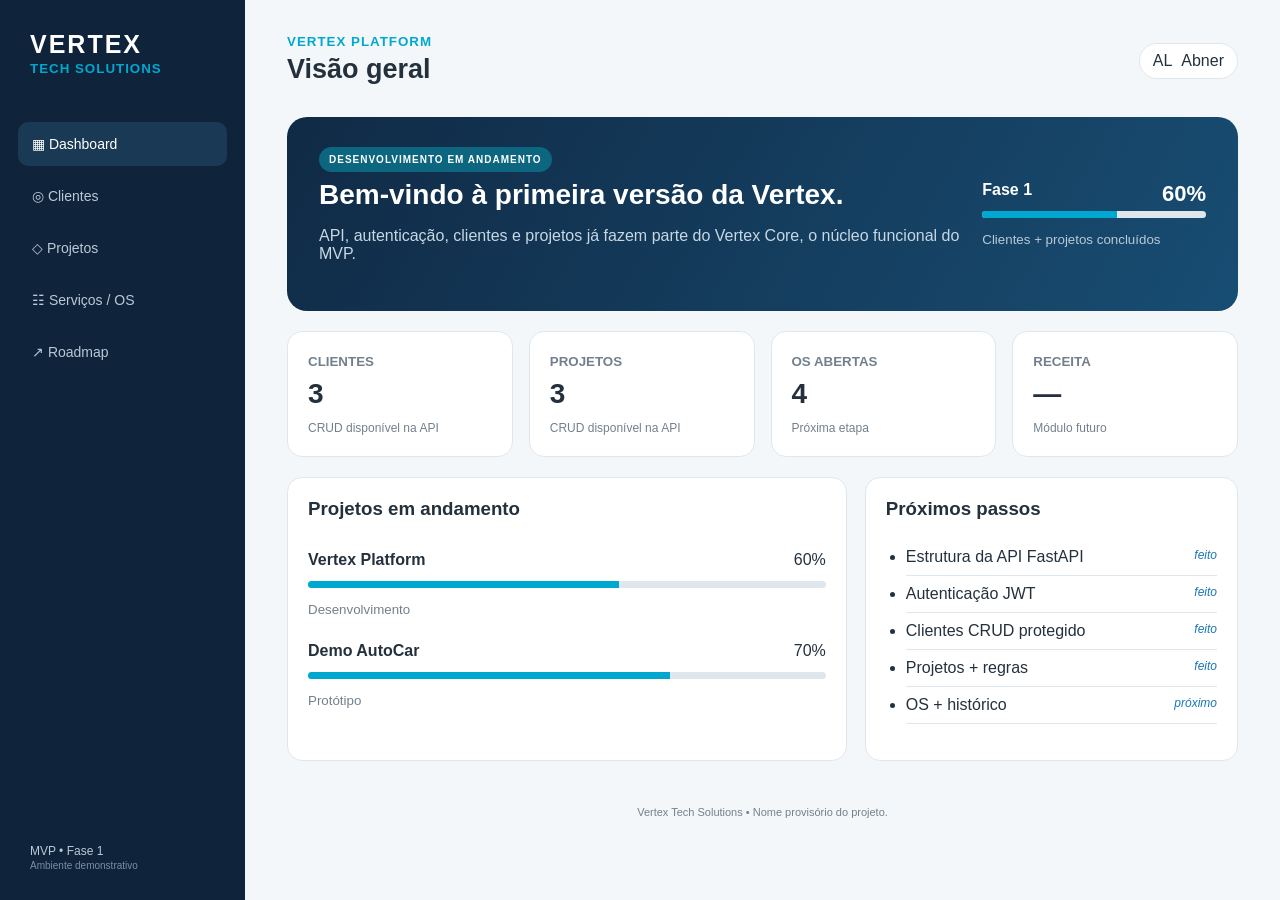
==== docs/index.html @ bb59b51c "feat: atualiza Vertex Platform" ====
<!doctype html>
<html lang="pt-BR">
<head>
<meta charset="utf-8"><meta name="viewport" content="width=device-width,initial-scale=1">
<title>Vertex Platform — Fase 1</title>
<link rel="stylesheet" href="style.css">
</head>
<body>
<aside>
  <div class="brand"><span>VERTEX</span><small>TECH SOLUTIONS</small></div>
  <nav>
    <button class="active" data-page="dashboard">▦ Dashboard</button>
    <button data-page="clientes">◎ Clientes</button>
    <button data-page="projetos">◇ Projetos</button>
    <button data-page="servicos">☷ Serviços / OS</button>
    <button data-page="roadmap">↗ Roadmap</button>
  </nav>
  <div class="phase">MVP • Fase 1<br><small>Ambiente demonstrativo</small></div>
</aside>
<main>
<header><div><small>VERTEX PLATFORM</small><h1 id="title">Visão geral</h1></div><div class="user">AL <span>Abner</span></div></header>
<section id="dashboard" class="page show">
  <div class="hero"><div><span class="pill">DESENVOLVIMENTO EM ANDAMENTO</span><h2>Bem-vindo à primeira versão da Vertex.</h2><p>API, autenticação, clientes e projetos já fazem parte do Vertex Core, o núcleo funcional do MVP.</p></div><div class="progress"><b>Fase 1</b><strong>60%</strong><div><i style="width:60%"></i></div><small>Clientes + projetos concluídos</small></div></div>
  <div class="cards"><article><small>CLIENTES</small><b>3</b><span>CRUD disponível na API</span></article><article><small>PROJETOS</small><b>3</b><span>CRUD disponível na API</span></article><article><small>OS ABERTAS</small><b>4</b><span>Próxima etapa</span></article><article><small>RECEITA</small><b>—</b><span>Módulo futuro</span></article></div>
  <div class="grid"><article class="panel"><h3>Projetos em andamento</h3><div class="project"><b>Vertex Platform</b><span>60%</span><div><i style="width:60%"></i></div><small>Desenvolvimento</small></div><div class="project"><b>Demo AutoCar</b><span>70%</span><div><i style="width:70%"></i></div><small>Protótipo</small></div></article><article class="panel"><h3>Próximos passos</h3><ul><li>Estrutura da API FastAPI <em>feito</em></li><li>Autenticação JWT <em>feito</em></li><li>Clientes CRUD protegido <em>feito</em></li><li>Projetos + regras <em>feito</em></li><li>OS + histórico <em>próximo</em></li></ul></article></div>
</section>
<section id="clientes" class="page"><div class="section-head"><div><h2>Clientes</h2><p>Empresas atendidas pela Vertex.</p></div><button class="primary">+ Novo cliente</button></div><div class="panel table"><div class="row head"><span>Empresa</span><span>Responsável</span><span>Status</span></div><div class="row"><b>AutoCar Oficina</b><span>João</span><em>Ativo</em></div><div class="row"><b>Loja Horizonte</b><span>Mariana</span><em>Ativo</em></div><div class="row"><b>Vertex Demo</b><span>Abner</span><em>Interno</em></div></div></section>
<section id="projetos" class="page"><div class="section-head"><div><h2>Projetos</h2><p>Acompanhe o ciclo de cada entrega.</p></div><button class="primary">+ Novo projeto</button></div><div class="kanban"><article><small>PLANEJAMENTO</small><div><b>Site Horizonte</b><p>Vertex Web</p></div></article><article><small>DESENVOLVIMENTO</small><div><b>Vertex Platform</b><p>Produto interno</p></div><div><b>Sistema AutoCar</b><p>Vertex Systems</p></div></article><article><small>TESTES</small><div class="empty">Nenhum projeto</div></article></div></section>
<section id="servicos" class="page"><div class="section-head"><div><h2>Serviços / OS</h2><p>Solicitações, prioridades e andamento.</p></div><button class="primary">+ Nova OS</button></div><div class="panel table"><div class="row os head"><span>OS</span><span>Título</span><span>Prioridade</span><span>Status</span></div><div class="row os"><b>#0001</b><span>Ajustar relatório</span><strong class="high">Alta</strong><em>Em andamento</em></div><div class="row os"><b>#0002</b><span>Nova tela de cadastro</span><strong>Média</strong><em>Aguardando</em></div></div></section>
<section id="roadmap" class="page"><h2>Roadmap da Fase 1 — Vertex Core</h2><p>Objetivo: fluxo completo funcionando de ponta a ponta. Flow, Data, Connect e Assistant vêm depois, sobre esta base.</p><div class="timeline"><div class="done"><b>01</b><span><strong>Fundação</strong><small>Repositório, API, Docker e protótipo</small></span></div><div class="done"><b>02</b><span><strong>Banco + autenticação</strong><small>SQLAlchemy, usuários, perfis e JWT</small></span></div><div class="done"><b>03</b><span><strong>Clientes + projetos</strong><small>CRUD, filtros e vínculo cliente → projeto</small></span></div><div><b>04</b><span><strong>OS + histórico</strong><small>Status, prioridade e auditoria</small></span></div><div><b>05</b><span><strong>Integração + testes</strong><small>Frontend real, API e deploy</small></span></div></div></section>
<footer>Vertex Tech Solutions • Nome provisório do projeto.</footer>
</main>
<script src="app.js"></script>
</body></html>
---- docs/style.css ----
:root{--navy:#0f233a;--blue:#1976b9;--cyan:#00a8cf;--bg:#f4f7fa;--text:#24313d;--muted:#73808c;--line:#dfe7ed}*{box-sizing:border-box}body{margin:0;font-family:Inter,Arial,sans-serif;background:var(--bg);color:var(--text);display:flex;min-height:100vh}aside{width:245px;background:var(--navy);color:white;padding:30px 18px;position:fixed;inset:0 auto 0 0}.brand span{display:block;font-size:25px;font-weight:900;letter-spacing:2px}.brand small{color:var(--cyan);font-weight:800;letter-spacing:1px}.brand{margin:0 12px 45px}nav{display:grid;gap:8px}nav button{border:0;background:transparent;color:#b9c9d7;text-align:left;padding:14px;border-radius:10px;font-size:14px;cursor:pointer}nav button:hover,nav button.active{background:#193955;color:white}.phase{position:absolute;bottom:28px;left:30px;color:#b9c9d7;font-size:12px}.phase small{color:#7890a3}main{margin-left:245px;width:calc(100% - 245px);padding:32px 42px}header{display:flex;justify-content:space-between;align-items:center;margin-bottom:28px}header small{color:var(--cyan);font-weight:800;letter-spacing:1px}h1{margin:4px 0;font-size:27px}.user{display:flex;align-items:center;gap:9px;background:white;border:1px solid var(--line);padding:8px 13px;border-radius:25px}.user:first-letter{background:var(--navy);color:white}.hero{background:linear-gradient(120deg,#102a45,#184d73);color:white;border-radius:20px;padding:32px;display:flex;justify-content:space-between;align-items:center}.hero h2{font-size:28px;margin:12px 0 7px}.hero p{color:#c7d7e4}.pill{font-size:10px;font-weight:800;letter-spacing:1px;background:#0d6680;padding:7px 10px;border-radius:20px}.progress{width:230px}.progress strong{float:right;font-size:22px}.progress>div,.project>div{height:7px;background:#dfe7ed;border-radius:10px;margin:12px 0;overflow:hidden}.progress i,.project i{display:block;height:100%;background:var(--cyan);width:25%}.progress small{color:#b9c9d7}.cards{display:grid;grid-template-columns:repeat(4,1fr);gap:16px;margin:20px 0}.cards article,.panel{background:white;border:1px solid var(--line);border-radius:15px;padding:20px}.cards small{color:var(--muted);font-weight:800}.cards b{display:block;font-size:28px;margin:8px 0}.cards span{font-size:12px;color:var(--muted)}.grid{display:grid;grid-template-columns:1.5fr 1fr;gap:18px}.panel h3{margin-top:0}.project{position:relative;padding:12px 0}.project>span{position:absolute;right:0}.project small{color:var(--muted)}ul{padding-left:20px}li{padding:9px 0;border-bottom:1px solid var(--line)}li em{float:right;color:var(--blue);font-size:12px}.page{display:none}.page.show{display:block}.section-head{display:flex;justify-content:space-between;align-items:center;margin-bottom:20px}.section-head h2,.page>h2{font-size:25px;margin-bottom:5px}.section-head p,.page>p{color:var(--muted);margin-top:0}.primary{background:var(--blue);border:0;color:white;border-radius:9px;padding:12px 16px;font-weight:700}.table{padding:0;overflow:hidden}.row{display:grid;grid-template-columns:2fr 1.5fr 1fr;padding:16px 20px;border-bottom:1px solid var(--line)}.row.head{background:#f8fafb;color:var(--muted);font-size:11px;font-weight:800}.row em{font-style:normal;color:#13815b}.row.os{grid-template-columns:.7fr 2fr 1fr 1.2fr}.high{color:#b63a3a}.kanban{display:grid;grid-template-columns:repeat(3,1fr);gap:18px}.kanban>article{background:#edf2f5;border-radius:14px;padding:15px;min-height:330px}.kanban>article>small{font-weight:900;color:var(--muted)}.kanban article div{background:white;padding:15px;border-radius:10px;margin-top:12px;border:1px solid var(--line)}.kanban p{color:var(--muted);font-size:12px}.kanban .empty{background:transparent;border-style:dashed;color:var(--muted);text-align:center}.timeline{margin-top:30px;max-width:750px}.timeline>div{display:flex;gap:20px;padding:16px 0;border-bottom:1px solid var(--line)}.timeline b{width:38px;height:38px;border-radius:50%;display:grid;place-items:center;background:#dfe7ed}.timeline .done b{background:var(--cyan);color:white}.timeline span strong,.timeline span small{display:block}.timeline span small{color:var(--muted);margin-top:5px}footer{margin-top:45px;color:var(--muted);font-size:11px;text-align:center}@media(max-width:850px){aside{width:75px;padding:25px 10px}.brand span{font-size:15px}.brand small,.phase,nav button{font-size:0}nav button:first-letter{font-size:20px}.brand{margin-left:4px}main{margin-left:75px;width:calc(100% - 75px);padding:22px}.cards{grid-template-columns:1fr 1fr}.grid,.kanban{grid-template-columns:1fr}.hero{display:block}.progress{margin-top:25px;width:100%}}
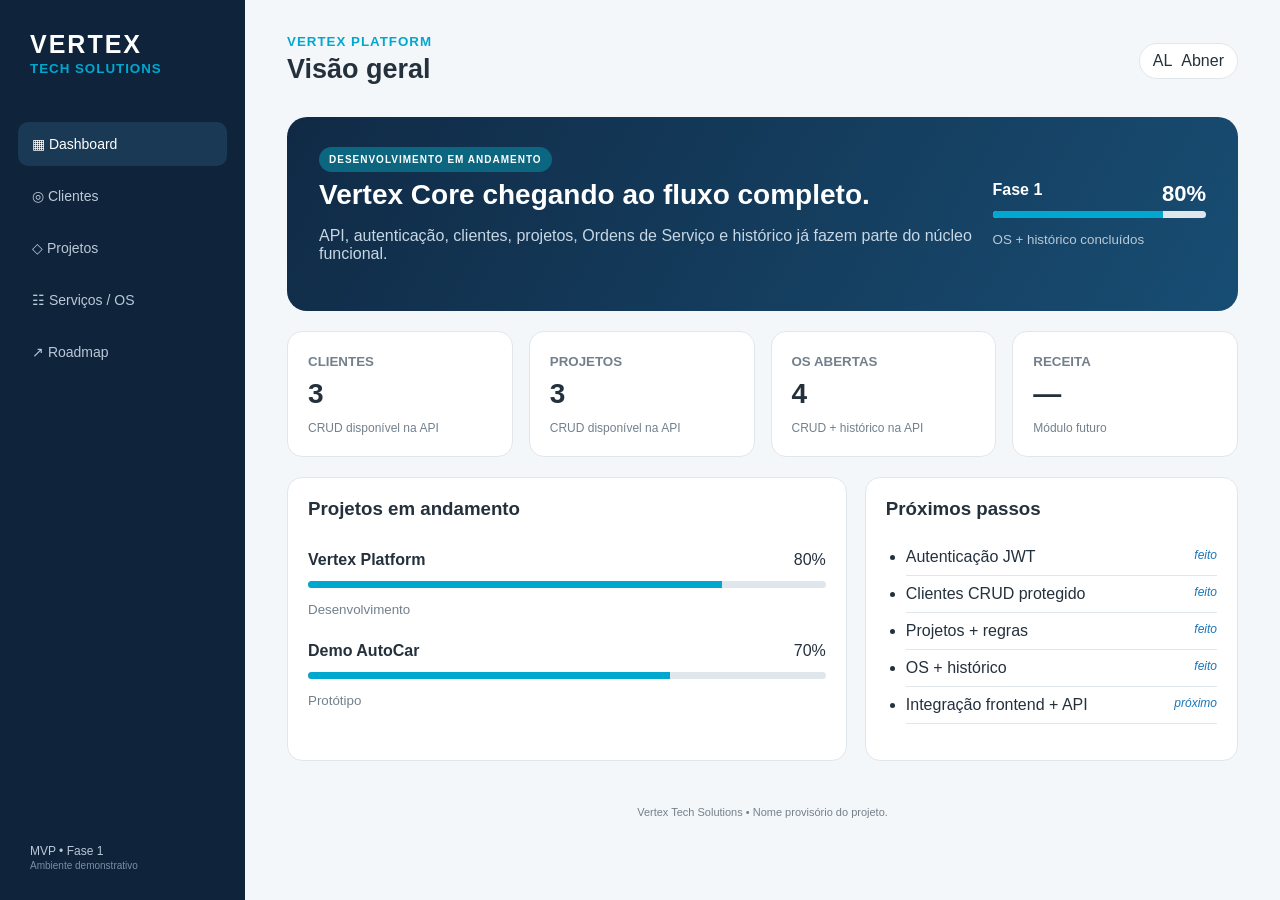
==== commit 783b6f29: "docs: mark OS and history complete" ====
--- a/docs/index.html
+++ b/docs/index.html
@@ -20,15 +20,15 @@
 <main>
 <header><div><small>VERTEX PLATFORM</small><h1 id="title">Visão geral</h1></div><div class="user">AL <span>Abner</span></div></header>
 <section id="dashboard" class="page show">
-  <div class="hero"><div><span class="pill">DESENVOLVIMENTO EM ANDAMENTO</span><h2>Bem-vindo à primeira versão da Vertex.</h2><p>API, autenticação, clientes e projetos já fazem parte do Vertex Core, o núcleo funcional do MVP.</p></div><div class="progress"><b>Fase 1</b><strong>60%</strong><div><i style="width:60%"></i></div><small>Clientes + projetos concluídos</small></div></div>
-  <div class="cards"><article><small>CLIENTES</small><b>3</b><span>CRUD disponível na API</span></article><article><small>PROJETOS</small><b>3</b><span>CRUD disponível na API</span></article><article><small>OS ABERTAS</small><b>4</b><span>Próxima etapa</span></article><article><small>RECEITA</small><b>—</b><span>Módulo futuro</span></article></div>
-  <div class="grid"><article class="panel"><h3>Projetos em andamento</h3><div class="project"><b>Vertex Platform</b><span>60%</span><div><i style="width:60%"></i></div><small>Desenvolvimento</small></div><div class="project"><b>Demo AutoCar</b><span>70%</span><div><i style="width:70%"></i></div><small>Protótipo</small></div></article><article class="panel"><h3>Próximos passos</h3><ul><li>Estrutura da API FastAPI <em>feito</em></li><li>Autenticação JWT <em>feito</em></li><li>Clientes CRUD protegido <em>feito</em></li><li>Projetos + regras <em>feito</em></li><li>OS + histórico <em>próximo</em></li></ul></article></div>
+  <div class="hero"><div><span class="pill">DESENVOLVIMENTO EM ANDAMENTO</span><h2>Vertex Core chegando ao fluxo completo.</h2><p>API, autenticação, clientes, projetos, Ordens de Serviço e histórico já fazem parte do núcleo funcional.</p></div><div class="progress"><b>Fase 1</b><strong>80%</strong><div><i style="width:80%"></i></div><small>OS + histórico concluídos</small></div></div>
+  <div class="cards"><article><small>CLIENTES</small><b>3</b><span>CRUD disponível na API</span></article><article><small>PROJETOS</small><b>3</b><span>CRUD disponível na API</span></article><article><small>OS ABERTAS</small><b>4</b><span>CRUD + histórico na API</span></article><article><small>RECEITA</small><b>—</b><span>Módulo futuro</span></article></div>
+  <div class="grid"><article class="panel"><h3>Projetos em andamento</h3><div class="project"><b>Vertex Platform</b><span>80%</span><div><i style="width:80%"></i></div><small>Desenvolvimento</small></div><div class="project"><b>Demo AutoCar</b><span>70%</span><div><i style="width:70%"></i></div><small>Protótipo</small></div></article><article class="panel"><h3>Próximos passos</h3><ul><li>Autenticação JWT <em>feito</em></li><li>Clientes CRUD protegido <em>feito</em></li><li>Projetos + regras <em>feito</em></li><li>OS + histórico <em>feito</em></li><li>Integração frontend + API <em>próximo</em></li></ul></article></div>
 </section>
 <section id="clientes" class="page"><div class="section-head"><div><h2>Clientes</h2><p>Empresas atendidas pela Vertex.</p></div><button class="primary">+ Novo cliente</button></div><div class="panel table"><div class="row head"><span>Empresa</span><span>Responsável</span><span>Status</span></div><div class="row"><b>AutoCar Oficina</b><span>João</span><em>Ativo</em></div><div class="row"><b>Loja Horizonte</b><span>Mariana</span><em>Ativo</em></div><div class="row"><b>Vertex Demo</b><span>Abner</span><em>Interno</em></div></div></section>
 <section id="projetos" class="page"><div class="section-head"><div><h2>Projetos</h2><p>Acompanhe o ciclo de cada entrega.</p></div><button class="primary">+ Novo projeto</button></div><div class="kanban"><article><small>PLANEJAMENTO</small><div><b>Site Horizonte</b><p>Vertex Web</p></div></article><article><small>DESENVOLVIMENTO</small><div><b>Vertex Platform</b><p>Produto interno</p></div><div><b>Sistema AutoCar</b><p>Vertex Systems</p></div></article><article><small>TESTES</small><div class="empty">Nenhum projeto</div></article></div></section>
-<section id="servicos" class="page"><div class="section-head"><div><h2>Serviços / OS</h2><p>Solicitações, prioridades e andamento.</p></div><button class="primary">+ Nova OS</button></div><div class="panel table"><div class="row os head"><span>OS</span><span>Título</span><span>Prioridade</span><span>Status</span></div><div class="row os"><b>#0001</b><span>Ajustar relatório</span><strong class="high">Alta</strong><em>Em andamento</em></div><div class="row os"><b>#0002</b><span>Nova tela de cadastro</span><strong>Média</strong><em>Aguardando</em></div></div></section>
-<section id="roadmap" class="page"><h2>Roadmap da Fase 1 — Vertex Core</h2><p>Objetivo: fluxo completo funcionando de ponta a ponta. Flow, Data, Connect e Assistant vêm depois, sobre esta base.</p><div class="timeline"><div class="done"><b>01</b><span><strong>Fundação</strong><small>Repositório, API, Docker e protótipo</small></span></div><div class="done"><b>02</b><span><strong>Banco + autenticação</strong><small>SQLAlchemy, usuários, perfis e JWT</small></span></div><div class="done"><b>03</b><span><strong>Clientes + projetos</strong><small>CRUD, filtros e vínculo cliente → projeto</small></span></div><div><b>04</b><span><strong>OS + histórico</strong><small>Status, prioridade e auditoria</small></span></div><div><b>05</b><span><strong>Integração + testes</strong><small>Frontend real, API e deploy</small></span></div></div></section>
+<section id="servicos" class="page"><div class="section-head"><div><h2>Serviços / OS</h2><p>Solicitações, prioridades, responsáveis, prazos e histórico.</p></div><button class="primary">+ Nova OS</button></div><div class="panel table"><div class="row os head"><span>OS</span><span>Título</span><span>Prioridade</span><span>Status</span></div><div class="row os"><b>OS-000001</b><span>Ajustar relatório</span><strong class="high">Alta</strong><em>Em andamento</em></div><div class="row os"><b>OS-000002</b><span>Nova tela de cadastro</span><strong>Média</strong><em>Aguardando</em></div></div></section>
+<section id="roadmap" class="page"><h2>Roadmap da Fase 1 — Vertex Core</h2><p>Objetivo: fluxo completo funcionando de ponta a ponta. Flow, Data, Connect e Assistant vêm depois, sobre esta base.</p><div class="timeline"><div class="done"><b>01</b><span><strong>Fundação</strong><small>Repositório, API, Docker e protótipo</small></span></div><div class="done"><b>02</b><span><strong>Banco + autenticação</strong><small>SQLAlchemy, usuários, perfis e JWT</small></span></div><div class="done"><b>03</b><span><strong>Clientes + projetos</strong><small>CRUD, filtros e vínculo cliente → projeto</small></span></div><div class="done"><b>04</b><span><strong>OS + histórico</strong><small>Responsável, prazo, status, prioridade e auditoria</small></span></div><div><b>05</b><span><strong>Integração + testes</strong><small>Frontend real, API, permissões e deploy</small></span></div></div></section>
 <footer>Vertex Tech Solutions • Nome provisório do projeto.</footer>
 </main>
 <script src="app.js"></script>
-</body></html>+</body></html>
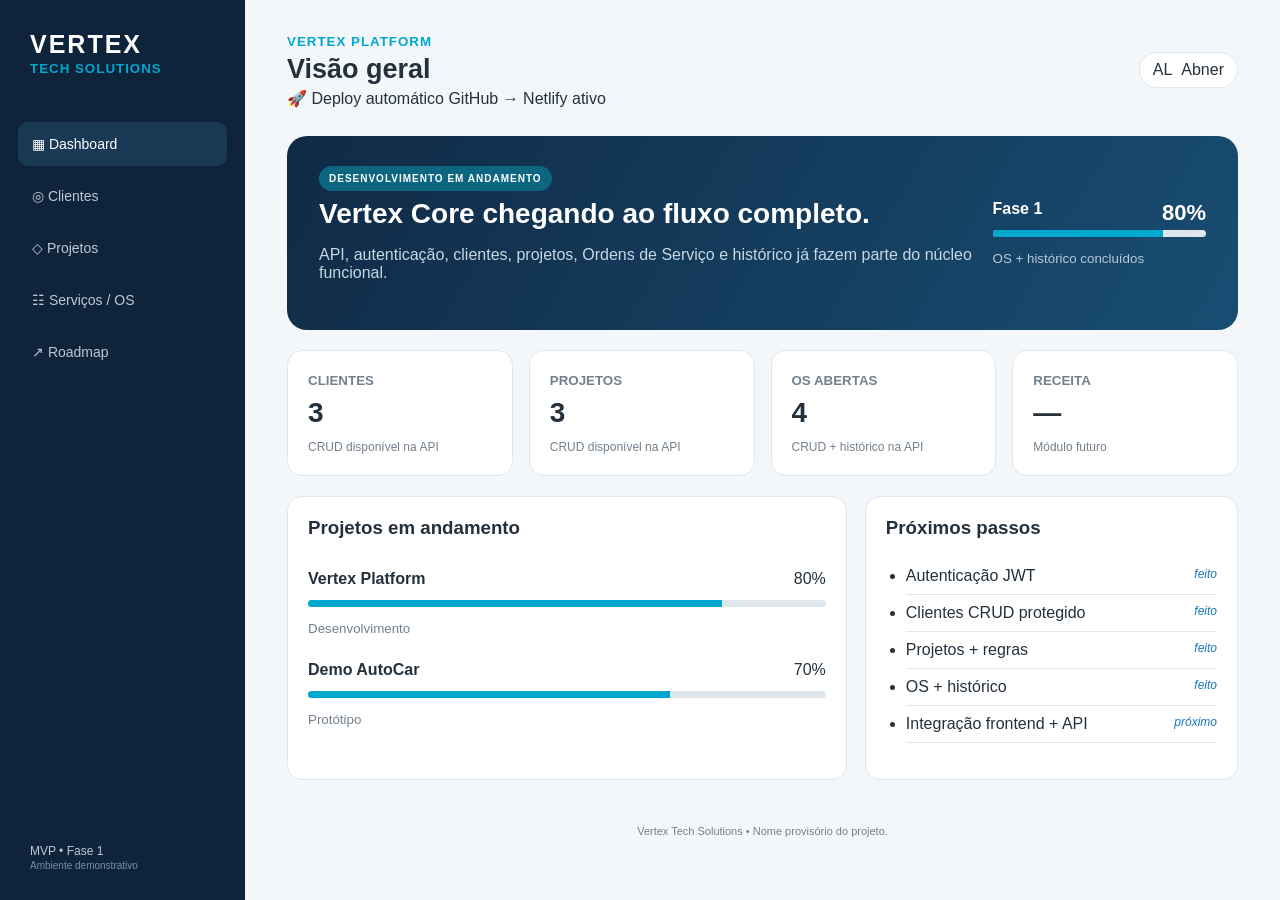
==== commit e44f3c87: "test: verify automatic Netlify deployment" ====
--- a/docs/index.html
+++ b/docs/index.html
@@ -18,7 +18,7 @@
   <div class="phase">MVP • Fase 1<br><small>Ambiente demonstrativo</small></div>
 </aside>
 <main>
-<header><div><small>VERTEX PLATFORM</small><h1 id="title">Visão geral</h1></div><div class="user">AL <span>Abner</span></div></header>
+<header><div><small>VERTEX PLATFORM</small><h1 id="title">Visão geral</h1><div class="deploy-test">🚀 Deploy automático GitHub → Netlify ativo</div></div><div class="user">AL <span>Abner</span></div></header>
 <section id="dashboard" class="page show">
   <div class="hero"><div><span class="pill">DESENVOLVIMENTO EM ANDAMENTO</span><h2>Vertex Core chegando ao fluxo completo.</h2><p>API, autenticação, clientes, projetos, Ordens de Serviço e histórico já fazem parte do núcleo funcional.</p></div><div class="progress"><b>Fase 1</b><strong>80%</strong><div><i style="width:80%"></i></div><small>OS + histórico concluídos</small></div></div>
   <div class="cards"><article><small>CLIENTES</small><b>3</b><span>CRUD disponível na API</span></article><article><small>PROJETOS</small><b>3</b><span>CRUD disponível na API</span></article><article><small>OS ABERTAS</small><b>4</b><span>CRUD + histórico na API</span></article><article><small>RECEITA</small><b>—</b><span>Módulo futuro</span></article></div>
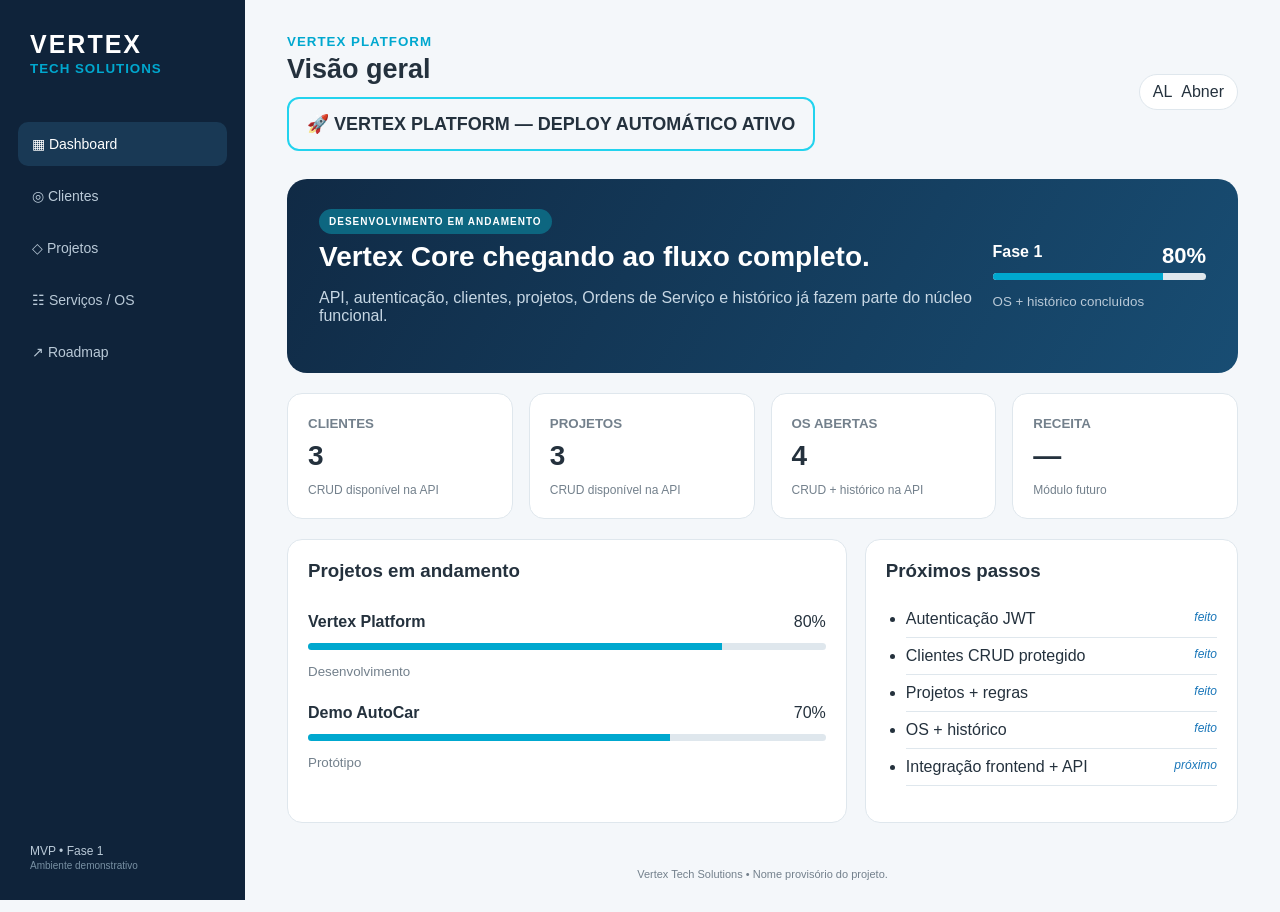
==== commit 80508742: "test: add visible automatic deploy banner" ====
--- a/docs/index.html
+++ b/docs/index.html
@@ -18,7 +18,7 @@
   <div class="phase">MVP • Fase 1<br><small>Ambiente demonstrativo</small></div>
 </aside>
 <main>
-<header><div><small>VERTEX PLATFORM</small><h1 id="title">Visão geral</h1><div class="deploy-test">🚀 Deploy automático GitHub → Netlify ativo</div></div><div class="user">AL <span>Abner</span></div></header>
+<header><div><small>VERTEX PLATFORM</small><h1 id="title">Visão geral</h1><div class="deploy-test" style="margin-top:12px;padding:14px 18px;border:2px solid #22d3ee;border-radius:12px;font-weight:800;font-size:18px;text-align:center;">🚀 VERTEX PLATFORM — DEPLOY AUTOMÁTICO ATIVO</div></div><div class="user">AL <span>Abner</span></div></header>
 <section id="dashboard" class="page show">
   <div class="hero"><div><span class="pill">DESENVOLVIMENTO EM ANDAMENTO</span><h2>Vertex Core chegando ao fluxo completo.</h2><p>API, autenticação, clientes, projetos, Ordens de Serviço e histórico já fazem parte do núcleo funcional.</p></div><div class="progress"><b>Fase 1</b><strong>80%</strong><div><i style="width:80%"></i></div><small>OS + histórico concluídos</small></div></div>
   <div class="cards"><article><small>CLIENTES</small><b>3</b><span>CRUD disponível na API</span></article><article><small>PROJETOS</small><b>3</b><span>CRUD disponível na API</span></article><article><small>OS ABERTAS</small><b>4</b><span>CRUD + histórico na API</span></article><article><small>RECEITA</small><b>—</b><span>Módulo futuro</span></article></div>
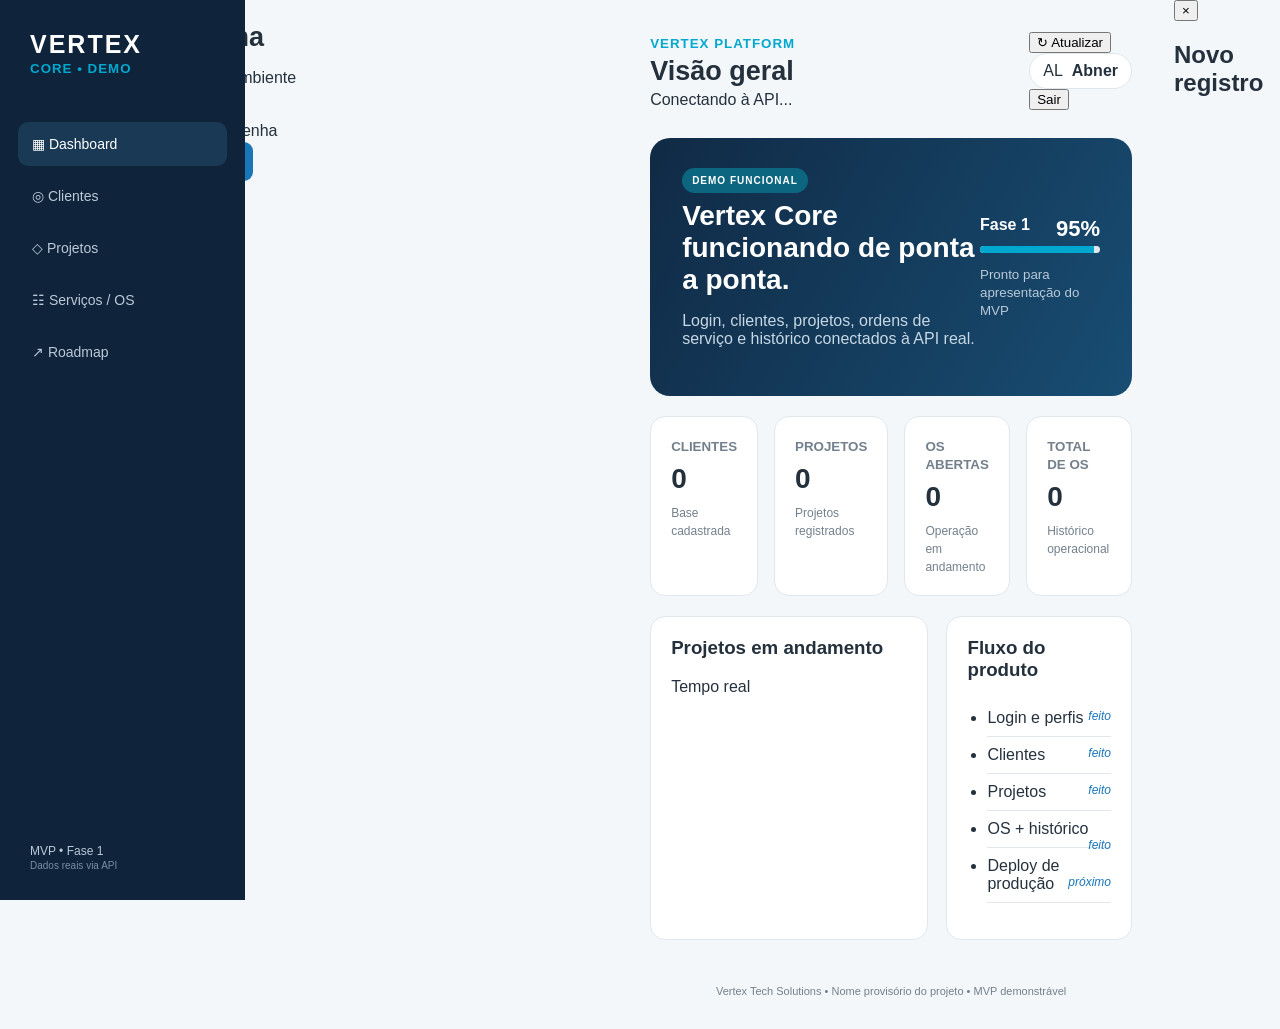
==== commit d5f530c1: "feat: build functional presentation frontend" ====
--- a/docs/index.html
+++ b/docs/index.html
@@ -1,34 +1,179 @@
 <!doctype html>
 <html lang="pt-BR">
 <head>
-<meta charset="utf-8"><meta name="viewport" content="width=device-width,initial-scale=1">
-<title>Vertex Platform — Fase 1</title>
-<link rel="stylesheet" href="style.css">
+  <meta charset="utf-8">
+  <meta name="viewport" content="width=device-width,initial-scale=1">
+  <title>Vertex Platform — Demo funcional</title>
+  <link rel="stylesheet" href="style.css">
 </head>
 <body>
-<aside>
-  <div class="brand"><span>VERTEX</span><small>TECH SOLUTIONS</small></div>
-  <nav>
-    <button class="active" data-page="dashboard">▦ Dashboard</button>
-    <button data-page="clientes">◎ Clientes</button>
-    <button data-page="projetos">◇ Projetos</button>
-    <button data-page="servicos">☷ Serviços / OS</button>
-    <button data-page="roadmap">↗ Roadmap</button>
-  </nav>
-  <div class="phase">MVP • Fase 1<br><small>Ambiente demonstrativo</small></div>
-</aside>
-<main>
-<header><div><small>VERTEX PLATFORM</small><h1 id="title">Visão geral</h1><div class="deploy-test" style="margin-top:12px;padding:14px 18px;border:2px solid #22d3ee;border-radius:12px;font-weight:800;font-size:18px;text-align:center;">🚀 VERTEX PLATFORM — DEPLOY AUTOMÁTICO ATIVO</div></div><div class="user">AL <span>Abner</span></div></header>
-<section id="dashboard" class="page show">
-  <div class="hero"><div><span class="pill">DESENVOLVIMENTO EM ANDAMENTO</span><h2>Vertex Core chegando ao fluxo completo.</h2><p>API, autenticação, clientes, projetos, Ordens de Serviço e histórico já fazem parte do núcleo funcional.</p></div><div class="progress"><b>Fase 1</b><strong>80%</strong><div><i style="width:80%"></i></div><small>OS + histórico concluídos</small></div></div>
-  <div class="cards"><article><small>CLIENTES</small><b>3</b><span>CRUD disponível na API</span></article><article><small>PROJETOS</small><b>3</b><span>CRUD disponível na API</span></article><article><small>OS ABERTAS</small><b>4</b><span>CRUD + histórico na API</span></article><article><small>RECEITA</small><b>—</b><span>Módulo futuro</span></article></div>
-  <div class="grid"><article class="panel"><h3>Projetos em andamento</h3><div class="project"><b>Vertex Platform</b><span>80%</span><div><i style="width:80%"></i></div><small>Desenvolvimento</small></div><div class="project"><b>Demo AutoCar</b><span>70%</span><div><i style="width:70%"></i></div><small>Protótipo</small></div></article><article class="panel"><h3>Próximos passos</h3><ul><li>Autenticação JWT <em>feito</em></li><li>Clientes CRUD protegido <em>feito</em></li><li>Projetos + regras <em>feito</em></li><li>OS + histórico <em>feito</em></li><li>Integração frontend + API <em>próximo</em></li></ul></article></div>
-</section>
-<section id="clientes" class="page"><div class="section-head"><div><h2>Clientes</h2><p>Empresas atendidas pela Vertex.</p></div><button class="primary">+ Novo cliente</button></div><div class="panel table"><div class="row head"><span>Empresa</span><span>Responsável</span><span>Status</span></div><div class="row"><b>AutoCar Oficina</b><span>João</span><em>Ativo</em></div><div class="row"><b>Loja Horizonte</b><span>Mariana</span><em>Ativo</em></div><div class="row"><b>Vertex Demo</b><span>Abner</span><em>Interno</em></div></div></section>
-<section id="projetos" class="page"><div class="section-head"><div><h2>Projetos</h2><p>Acompanhe o ciclo de cada entrega.</p></div><button class="primary">+ Novo projeto</button></div><div class="kanban"><article><small>PLANEJAMENTO</small><div><b>Site Horizonte</b><p>Vertex Web</p></div></article><article><small>DESENVOLVIMENTO</small><div><b>Vertex Platform</b><p>Produto interno</p></div><div><b>Sistema AutoCar</b><p>Vertex Systems</p></div></article><article><small>TESTES</small><div class="empty">Nenhum projeto</div></article></div></section>
-<section id="servicos" class="page"><div class="section-head"><div><h2>Serviços / OS</h2><p>Solicitações, prioridades, responsáveis, prazos e histórico.</p></div><button class="primary">+ Nova OS</button></div><div class="panel table"><div class="row os head"><span>OS</span><span>Título</span><span>Prioridade</span><span>Status</span></div><div class="row os"><b>OS-000001</b><span>Ajustar relatório</span><strong class="high">Alta</strong><em>Em andamento</em></div><div class="row os"><b>OS-000002</b><span>Nova tela de cadastro</span><strong>Média</strong><em>Aguardando</em></div></div></section>
-<section id="roadmap" class="page"><h2>Roadmap da Fase 1 — Vertex Core</h2><p>Objetivo: fluxo completo funcionando de ponta a ponta. Flow, Data, Connect e Assistant vêm depois, sobre esta base.</p><div class="timeline"><div class="done"><b>01</b><span><strong>Fundação</strong><small>Repositório, API, Docker e protótipo</small></span></div><div class="done"><b>02</b><span><strong>Banco + autenticação</strong><small>SQLAlchemy, usuários, perfis e JWT</small></span></div><div class="done"><b>03</b><span><strong>Clientes + projetos</strong><small>CRUD, filtros e vínculo cliente → projeto</small></span></div><div class="done"><b>04</b><span><strong>OS + histórico</strong><small>Responsável, prazo, status, prioridade e auditoria</small></span></div><div><b>05</b><span><strong>Integração + testes</strong><small>Frontend real, API, permissões e deploy</small></span></div></div></section>
-<footer>Vertex Tech Solutions • Nome provisório do projeto.</footer>
-</main>
+
+<div id="loginScreen" class="login-screen">
+  <div class="login-card">
+    <div class="login-brand">
+      <strong>VERTEX</strong>
+      <span>CORE</span>
+    </div>
+    <h1>Entrar na plataforma</h1>
+    <p>Use seu usuário para acessar o ambiente demonstrativo.</p>
+
+    <form id="loginForm" class="form-stack">
+      <label>E-mail
+        <input id="loginEmail" type="email" placeholder="admin@empresa.com" required>
+      </label>
+      <label>Senha
+        <input id="loginPassword" type="password" placeholder="Sua senha" required>
+      </label>
+      <button class="primary wide" type="submit">Entrar</button>
+    </form>
+
+    <details class="first-access">
+      <summary>Primeiro acesso</summary>
+      <p>Use esta opção somente se ainda não existir nenhum administrador no banco.</p>
+      <form id="bootstrapForm" class="form-stack">
+        <label>Nome
+          <input id="bootstrapName" value="Abner" required>
+        </label>
+        <label>E-mail
+          <input id="bootstrapEmail" type="email" placeholder="admin@empresa.com" required>
+        </label>
+        <label>Senha
+          <input id="bootstrapPassword" type="password" minlength="8" placeholder="Mínimo 8 caracteres" required>
+        </label>
+        <button class="secondary wide" type="submit">Criar administrador</button>
+      </form>
+    </details>
+
+    <div id="loginMessage" class="message"></div>
+  </div>
+</div>
+
+<div id="appShell" class="app-shell hidden">
+  <aside>
+    <div class="brand"><span>VERTEX</span><small>CORE • DEMO</small></div>
+    <nav>
+      <button class="active" data-page="dashboard">▦ Dashboard</button>
+      <button data-page="clientes">◎ Clientes</button>
+      <button data-page="projetos">◇ Projetos</button>
+      <button data-page="servicos">☷ Serviços / OS</button>
+      <button data-page="roadmap">↗ Roadmap</button>
+    </nav>
+    <div class="phase">MVP • Fase 1<br><small>Dados reais via API</small></div>
+  </aside>
+
+  <main>
+    <header>
+      <div>
+        <small>VERTEX PLATFORM</small>
+        <h1 id="title">Visão geral</h1>
+        <span id="apiStatus" class="api-status">Conectando à API...</span>
+      </div>
+      <div class="header-actions">
+        <button id="refreshBtn" class="ghost">↻ Atualizar</button>
+        <div class="user"><span id="userInitials">AL</span><b id="userName">Abner</b></div>
+        <button id="logoutBtn" class="ghost danger">Sair</button>
+      </div>
+    </header>
+
+    <section id="dashboard" class="page show">
+      <div class="hero">
+        <div>
+          <span class="pill">DEMO FUNCIONAL</span>
+          <h2>Vertex Core funcionando de ponta a ponta.</h2>
+          <p>Login, clientes, projetos, ordens de serviço e histórico conectados à API real.</p>
+        </div>
+        <div class="progress">
+          <b>Fase 1</b><strong>95%</strong>
+          <div><i style="width:95%"></i></div>
+          <small>Pronto para apresentação do MVP</small>
+        </div>
+      </div>
+
+      <div class="cards">
+        <article><small>CLIENTES</small><b id="totalClients">0</b><span>Base cadastrada</span></article>
+        <article><small>PROJETOS</small><b id="totalProjects">0</b><span>Projetos registrados</span></article>
+        <article><small>OS ABERTAS</small><b id="totalOpenOs">0</b><span>Operação em andamento</span></article>
+        <article><small>TOTAL DE OS</small><b id="totalOs">0</b><span>Histórico operacional</span></article>
+      </div>
+
+      <div class="grid">
+        <article class="panel">
+          <div class="panel-head"><h3>Projetos em andamento</h3><span class="badge">Tempo real</span></div>
+          <div id="dashboardProjects" class="project-list"></div>
+        </article>
+        <article class="panel">
+          <h3>Fluxo do produto</h3>
+          <ul>
+            <li>Login e perfis <em>feito</em></li>
+            <li>Clientes <em>feito</em></li>
+            <li>Projetos <em>feito</em></li>
+            <li>OS + histórico <em>feito</em></li>
+            <li>Deploy de produção <em>próximo</em></li>
+          </ul>
+        </article>
+      </div>
+    </section>
+
+    <section id="clientes" class="page">
+      <div class="section-head">
+        <div><h2>Clientes</h2><p>Cadastre e acompanhe empresas atendidas.</p></div>
+        <button id="newClientBtn" class="primary">+ Novo cliente</button>
+      </div>
+      <div class="panel table">
+        <div class="row head"><span>Empresa</span><span>Responsável</span><span>Status</span></div>
+        <div id="clientsRows"></div>
+      </div>
+    </section>
+
+    <section id="projetos" class="page">
+      <div class="section-head">
+        <div><h2>Projetos</h2><p>Acompanhe o ciclo de cada entrega.</p></div>
+        <button id="newProjectBtn" class="primary">+ Novo projeto</button>
+      </div>
+      <div class="kanban">
+        <article><small>PLANEJAMENTO</small><div id="projectsPlanning" class="column-items"></div></article>
+        <article><small>DESENVOLVIMENTO</small><div id="projectsDevelopment" class="column-items"></div></article>
+        <article><small>TESTES / CONCLUÍDOS</small><div id="projectsTesting" class="column-items"></div></article>
+      </div>
+    </section>
+
+    <section id="servicos" class="page">
+      <div class="section-head">
+        <div><h2>Serviços / OS</h2><p>Prioridade, status, prazo e auditoria.</p></div>
+        <button id="newOsBtn" class="primary">+ Nova OS</button>
+      </div>
+      <div class="panel table">
+        <div class="row os head"><span>OS</span><span>Título</span><span>Prioridade</span><span>Status</span><span>Ação</span></div>
+        <div id="osRows"></div>
+      </div>
+    </section>
+
+    <section id="roadmap" class="page">
+      <h2>Roadmap da Fase 1 — Vertex Core</h2>
+      <p>Base pronta para demonstração. O próximo avanço é transformar o MVP em produto de produção.</p>
+      <div class="timeline">
+        <div class="done"><b>01</b><span><strong>Fundação</strong><small>Repositório, API, Docker e protótipo</small></span></div>
+        <div class="done"><b>02</b><span><strong>Banco + autenticação</strong><small>Usuários, perfis e JWT</small></span></div>
+        <div class="done"><b>03</b><span><strong>Clientes + projetos</strong><small>CRUD, filtros e vínculo cliente → projeto</small></span></div>
+        <div class="done"><b>04</b><span><strong>OS + histórico</strong><small>Responsável, prazo, status, prioridade e auditoria</small></span></div>
+        <div class="done"><b>05</b><span><strong>Integração frontend + API</strong><small>Interface conectada ao backend real</small></span></div>
+      </div>
+    </section>
+
+    <footer>Vertex Tech Solutions • Nome provisório do projeto • MVP demonstrável</footer>
+  </main>
+</div>
+
+<div id="modal" class="modal hidden">
+  <div class="modal-card">
+    <button id="closeModalBtn" class="modal-close">×</button>
+    <h2 id="modalTitle">Novo registro</h2>
+    <div id="modalBody"></div>
+  </div>
+</div>
+
+<div id="toast" class="toast hidden"></div>
+
 <script src="app.js"></script>
-</body></html>
+</body>
+</html>
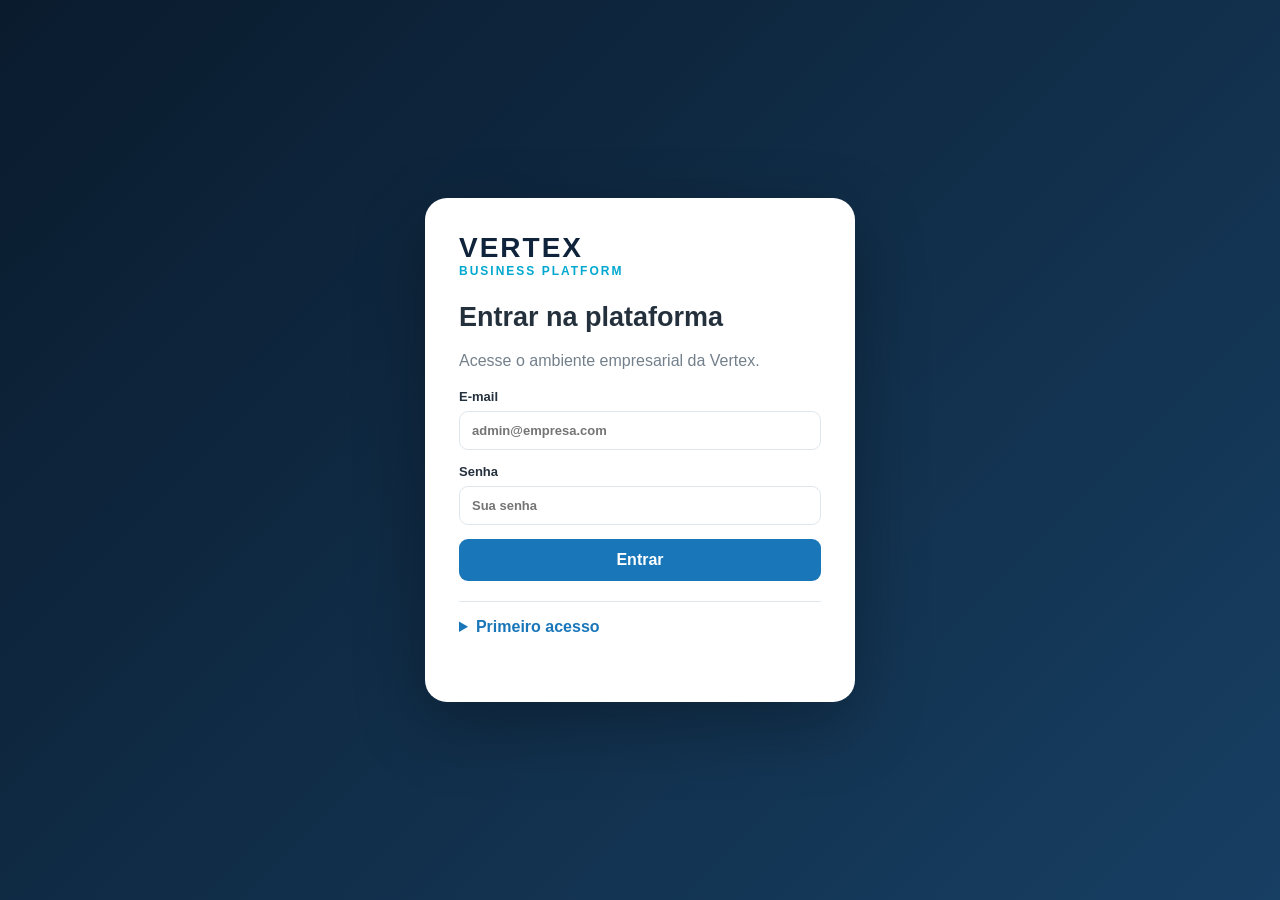
==== commit eb5909d5: "feat: redesign UI as enterprise software suite" ====
--- a/docs/index.html
+++ b/docs/index.html
@@ -3,7 +3,7 @@
 <head>
   <meta charset="utf-8">
   <meta name="viewport" content="width=device-width,initial-scale=1">
-  <title>Vertex Platform — Demo funcional</title>
+  <title>Vertex Platform — Business Software</title>
   <link rel="stylesheet" href="style.css">
 </head>
 <body>
@@ -12,10 +12,10 @@
   <div class="login-card">
     <div class="login-brand">
       <strong>VERTEX</strong>
-      <span>CORE</span>
+      <span>BUSINESS PLATFORM</span>
     </div>
     <h1>Entrar na plataforma</h1>
-    <p>Use seu usuário para acessar o ambiente demonstrativo.</p>
+    <p>Acesse o ambiente empresarial da Vertex.</p>
 
     <form id="loginForm" class="form-stack">
       <label>E-mail
@@ -50,15 +50,15 @@
 
 <div id="appShell" class="app-shell hidden">
   <aside>
-    <div class="brand"><span>VERTEX</span><small>CORE • DEMO</small></div>
+    <div class="brand"><span>VERTEX</span><small>BUSINESS PLATFORM</small></div>
     <nav>
-      <button class="active" data-page="dashboard">▦ Dashboard</button>
+      <button class="active" data-page="dashboard">▦ Visão Geral</button>
       <button data-page="clientes">◎ Clientes</button>
-      <button data-page="projetos">◇ Projetos</button>
+      <button data-page="softwares">▣ Softwares</button>\n      <button data-page="projetos">◇ Projetos</button>
       <button data-page="servicos">☷ Serviços / OS</button>
-      <button data-page="roadmap">↗ Roadmap</button>
+      <button data-page="roadmap">↗ Estratégia</button>
     </nav>
-    <div class="phase">MVP • Fase 1<br><small>Dados reais via API</small></div>
+    <div class="phase">Vertex Business Suite<br><small>Operação integrada</small></div>
   </aside>
 
   <main>
@@ -78,14 +78,14 @@
     <section id="dashboard" class="page show">
       <div class="hero">
         <div>
-          <span class="pill">DEMO FUNCIONAL</span>
-          <h2>Vertex Core funcionando de ponta a ponta.</h2>
-          <p>Login, clientes, projetos, ordens de serviço e histórico conectados à API real.</p>
+          <span class="pill">PLATAFORMA EMPRESARIAL</span>
+          <h2>Software para centralizar e automatizar operações.</h2>
+          <p>Clientes, projetos, serviços, automações, dados e inteligência em um único ecossistema.</p>
         </div>
         <div class="progress">
-          <b>Fase 1</b><strong>95%</strong>
-          <div><i style="width:95%"></i></div>
-          <small>Pronto para apresentação do MVP</small>
+          <b>Vertex Suite</b><strong>6 módulos</strong>
+          <div><i style="width:72%"></i></div>
+          <small>Core operacional ativo • expansão modular</small>
         </div>
       </div>
 
@@ -93,7 +93,7 @@
         <article><small>CLIENTES</small><b id="totalClients">0</b><span>Base cadastrada</span></article>
         <article><small>PROJETOS</small><b id="totalProjects">0</b><span>Projetos registrados</span></article>
         <article><small>OS ABERTAS</small><b id="totalOpenOs">0</b><span>Operação em andamento</span></article>
-        <article><small>TOTAL DE OS</small><b id="totalOs">0</b><span>Histórico operacional</span></article>
+        <article><small>SOFTWARES</small><b>6</b><span>Ecossistema Vertex</span></article>
       </div>
 
       <div class="grid">
@@ -102,13 +102,13 @@
           <div id="dashboardProjects" class="project-list"></div>
         </article>
         <article class="panel">
-          <h3>Fluxo do produto</h3>
+          <h3>Ecossistema Vertex</h3>
           <ul>
-            <li>Login e perfis <em>feito</em></li>
-            <li>Clientes <em>feito</em></li>
-            <li>Projetos <em>feito</em></li>
-            <li>OS + histórico <em>feito</em></li>
-            <li>Deploy de produção <em>próximo</em></li>
+            <li>Vertex Core <em>operacional</em></li>
+            <li>Vertex Flow <em>automação</em></li>
+            <li>Vertex Data <em>analytics</em></li>
+            <li>Vertex Connect <em>integrações</em></li>
+            <li>Vertex Assistant <em>IA empresarial</em></li>
           </ul>
         </article>
       </div>
@@ -125,7 +125,68 @@
       </div>
     </section>
 
-    <section id="projetos" class="page">
+
+    <section id="softwares" class="page">
+      <div class="section-head">
+        <div>
+          <h2>Softwares Vertex</h2>
+          <p>Um ecossistema modular para gestão, automação, dados, integrações e inteligência empresarial.</p>
+        </div>
+        <span class="suite-label">VERTEX BUSINESS SUITE</span>
+      </div>
+
+      <div class="software-grid">
+        <article class="software-card featured">
+          <div class="software-icon">C</div>
+          <div class="software-top"><span class="software-status live">Operacional</span><small>CORE</small></div>
+          <h3>Vertex Core</h3>
+          <p>Central de operações: clientes, projetos, ordens de serviço, usuários e histórico.</p>
+          <div class="software-tags"><span>CRM</span><span>Projetos</span><span>OS</span><span>Auditoria</span></div>
+          <button class="software-action" data-page-target="dashboard">Abrir operação →</button>
+        </article>
+
+        <article class="software-card">
+          <div class="software-icon">F</div>
+          <div class="software-top"><span class="software-status building">Em desenvolvimento</span><small>FLOW</small></div>
+          <h3>Vertex Flow</h3>
+          <p>Automação de processos, SLA, regras de negócio, alertas e distribuição automática de tarefas.</p>
+          <div class="software-tags"><span>Automação</span><span>SLA</span><span>Workflows</span></div>
+        </article>
+
+        <article class="software-card">
+          <div class="software-icon">D</div>
+          <div class="software-top"><span class="software-status roadmap">Planejado</span><small>DATA</small></div>
+          <h3>Vertex Data</h3>
+          <p>Dashboards, KPIs, análises operacionais e inteligência sobre dados empresariais.</p>
+          <div class="software-tags"><span>BI</span><span>KPIs</span><span>Analytics</span></div>
+        </article>
+
+        <article class="software-card">
+          <div class="software-icon">X</div>
+          <div class="software-top"><span class="software-status roadmap">Planejado</span><small>CONNECT</small></div>
+          <h3>Vertex Connect</h3>
+          <p>Hub de APIs e integrações com ERP, WhatsApp, e-commerce, pagamentos e sistemas externos.</p>
+          <div class="software-tags"><span>APIs</span><span>Integrações</span><span>Webhooks</span></div>
+        </article>
+
+        <article class="software-card">
+          <div class="software-icon">AI</div>
+          <div class="software-top"><span class="software-status roadmap">Planejado</span><small>ASSISTANT</small></div>
+          <h3>Vertex Assistant</h3>
+          <p>Assistente empresarial com IA para consultar dados, resumir operações e apoiar decisões.</p>
+          <div class="software-tags"><span>IA</span><span>Insights</span><span>Assistente</span></div>
+        </article>
+
+        <article class="software-card">
+          <div class="software-icon">✓</div>
+          <div class="software-top"><span class="software-status roadmap">Futuro</span><small>COMPLIANCE</small></div>
+          <h3>Vertex Compliance</h3>
+          <p>Gestão de documentos, contratos, vencimentos, certificados e obrigações empresariais.</p>
+          <div class="software-tags"><span>Documentos</span><span>Contratos</span><span>Alertas</span></div>
+        </article>
+      </div>
+    </section>
+\n    <section id="projetos" class="page">
       <div class="section-head">
         <div><h2>Projetos</h2><p>Acompanhe o ciclo de cada entrega.</p></div>
         <button id="newProjectBtn" class="primary">+ Novo projeto</button>
@@ -149,18 +210,18 @@
     </section>
 
     <section id="roadmap" class="page">
-      <h2>Roadmap da Fase 1 — Vertex Core</h2>
-      <p>Base pronta para demonstração. O próximo avanço é transformar o MVP em produto de produção.</p>
+      <h2>Estratégia de Produto</h2>
+      <p>Evolução da Vertex de núcleo operacional para uma suíte completa de software empresarial.</p>
       <div class="timeline">
-        <div class="done"><b>01</b><span><strong>Fundação</strong><small>Repositório, API, Docker e protótipo</small></span></div>
-        <div class="done"><b>02</b><span><strong>Banco + autenticação</strong><small>Usuários, perfis e JWT</small></span></div>
-        <div class="done"><b>03</b><span><strong>Clientes + projetos</strong><small>CRUD, filtros e vínculo cliente → projeto</small></span></div>
-        <div class="done"><b>04</b><span><strong>OS + histórico</strong><small>Responsável, prazo, status, prioridade e auditoria</small></span></div>
-        <div class="done"><b>05</b><span><strong>Integração frontend + API</strong><small>Interface conectada ao backend real</small></span></div>
-      </div>
-    </section>
-
-    <footer>Vertex Tech Solutions • Nome provisório do projeto • MVP demonstrável</footer>
+        <div class="done"><b>01</b><span><strong>Vertex Core</strong><small>Núcleo operacional: clientes, projetos, OS e usuários</small></span></div>
+        <div class="done"><b>02</b><span><strong>Operação segura</strong><small>Autenticação, perfis, banco e auditoria</small></span></div>
+        <div class="done"><b>03</b><span><strong>Gestão empresarial</strong><small>Clientes, projetos, serviços e acompanhamento</small></span></div>
+        <div class="done"><b>04</b><span><strong>Automação e dados</strong><small>Vertex Flow + Vertex Data</small></span></div>
+        <div class="done"><b>05</b><span><strong>Ecossistema SaaS</strong><small>Connect, Assistant e Compliance</small></span></div>
+      </div>
+    </section>
+
+    <footer>Vertex Business Platform • Software para operações, automação e inteligência</footer>
   </main>
 </div>
 
--- a/docs/style.css
+++ b/docs/style.css
@@ -1 +1,119 @@
-:root{--navy:#0f233a;--blue:#1976b9;--cyan:#00a8cf;--bg:#f4f7fa;--text:#24313d;--muted:#73808c;--line:#dfe7ed}*{box-sizing:border-box}body{margin:0;font-family:Inter,Arial,sans-serif;background:var(--bg);color:var(--text);display:flex;min-height:100vh}aside{width:245px;background:var(--navy);color:white;padding:30px 18px;position:fixed;inset:0 auto 0 0}.brand span{display:block;font-size:25px;font-weight:900;letter-spacing:2px}.brand small{color:var(--cyan);font-weight:800;letter-spacing:1px}.brand{margin:0 12px 45px}nav{display:grid;gap:8px}nav button{border:0;background:transparent;color:#b9c9d7;text-align:left;padding:14px;border-radius:10px;font-size:14px;cursor:pointer}nav button:hover,nav button.active{background:#193955;color:white}.phase{position:absolute;bottom:28px;left:30px;color:#b9c9d7;font-size:12px}.phase small{color:#7890a3}main{margin-left:245px;width:calc(100% - 245px);padding:32px 42px}header{display:flex;justify-content:space-between;align-items:center;margin-bottom:28px}header small{color:var(--cyan);font-weight:800;letter-spacing:1px}h1{margin:4px 0;font-size:27px}.user{display:flex;align-items:center;gap:9px;background:white;border:1px solid var(--line);padding:8px 13px;border-radius:25px}.user:first-letter{background:var(--navy);color:white}.hero{background:linear-gradient(120deg,#102a45,#184d73);color:white;border-radius:20px;padding:32px;display:flex;justify-content:space-between;align-items:center}.hero h2{font-size:28px;margin:12px 0 7px}.hero p{color:#c7d7e4}.pill{font-size:10px;font-weight:800;letter-spacing:1px;background:#0d6680;padding:7px 10px;border-radius:20px}.progress{width:230px}.progress strong{float:right;font-size:22px}.progress>div,.project>div{height:7px;background:#dfe7ed;border-radius:10px;margin:12px 0;overflow:hidden}.progress i,.project i{display:block;height:100%;background:var(--cyan);width:25%}.progress small{color:#b9c9d7}.cards{display:grid;grid-template-columns:repeat(4,1fr);gap:16px;margin:20px 0}.cards article,.panel{background:white;border:1px solid var(--line);border-radius:15px;padding:20px}.cards small{color:var(--muted);font-weight:800}.cards b{display:block;font-size:28px;margin:8px 0}.cards span{font-size:12px;color:var(--muted)}.grid{display:grid;grid-template-columns:1.5fr 1fr;gap:18px}.panel h3{margin-top:0}.project{position:relative;padding:12px 0}.project>span{position:absolute;right:0}.project small{color:var(--muted)}ul{padding-left:20px}li{padding:9px 0;border-bottom:1px solid var(--line)}li em{float:right;color:var(--blue);font-size:12px}.page{display:none}.page.show{display:block}.section-head{display:flex;justify-content:space-between;align-items:center;margin-bottom:20px}.section-head h2,.page>h2{font-size:25px;margin-bottom:5px}.section-head p,.page>p{color:var(--muted);margin-top:0}.primary{background:var(--blue);border:0;color:white;border-radius:9px;padding:12px 16px;font-weight:700}.table{padding:0;overflow:hidden}.row{display:grid;grid-template-columns:2fr 1.5fr 1fr;padding:16px 20px;border-bottom:1px solid var(--line)}.row.head{background:#f8fafb;color:var(--muted);font-size:11px;font-weight:800}.row em{font-style:normal;color:#13815b}.row.os{grid-template-columns:.7fr 2fr 1fr 1.2fr}.high{color:#b63a3a}.kanban{display:grid;grid-template-columns:repeat(3,1fr);gap:18px}.kanban>article{background:#edf2f5;border-radius:14px;padding:15px;min-height:330px}.kanban>article>small{font-weight:900;color:var(--muted)}.kanban article div{background:white;padding:15px;border-radius:10px;margin-top:12px;border:1px solid var(--line)}.kanban p{color:var(--muted);font-size:12px}.kanban .empty{background:transparent;border-style:dashed;color:var(--muted);text-align:center}.timeline{margin-top:30px;max-width:750px}.timeline>div{display:flex;gap:20px;padding:16px 0;border-bottom:1px solid var(--line)}.timeline b{width:38px;height:38px;border-radius:50%;display:grid;place-items:center;background:#dfe7ed}.timeline .done b{background:var(--cyan);color:white}.timeline span strong,.timeline span small{display:block}.timeline span small{color:var(--muted);margin-top:5px}footer{margin-top:45px;color:var(--muted);font-size:11px;text-align:center}@media(max-width:850px){aside{width:75px;padding:25px 10px}.brand span{font-size:15px}.brand small,.phase,nav button{font-size:0}nav button:first-letter{font-size:20px}.brand{margin-left:4px}main{margin-left:75px;width:calc(100% - 75px);padding:22px}.cards{grid-template-columns:1fr 1fr}.grid,.kanban{grid-template-columns:1fr}.hero{display:block}.progress{margin-top:25px;width:100%}}+:root{
+  --navy:#0f233a;
+  --navy2:#173a5d;
+  --blue:#1976b9;
+  --cyan:#00a8cf;
+  --bg:#f4f7fa;
+  --text:#24313d;
+  --muted:#73808c;
+  --line:#dfe7ed;
+  --ok:#11875d;
+  --danger:#b63a3a;
+}
+*{box-sizing:border-box}
+body{margin:0;font-family:Inter,Arial,sans-serif;background:var(--bg);color:var(--text);min-height:100vh}
+button,input,select,textarea{font:inherit}
+button{cursor:pointer}
+.hidden{display:none!important}
+
+.login-screen{min-height:100vh;display:grid;place-items:center;background:linear-gradient(135deg,#0a1b2d,#173f63);padding:24px}
+.login-card{width:min(430px,100%);background:#fff;border-radius:22px;padding:34px;box-shadow:0 24px 70px rgba(0,0,0,.28)}
+.login-brand strong{font-size:28px;letter-spacing:2px;color:var(--navy)}
+.login-brand span{display:block;color:var(--cyan);font-weight:800;letter-spacing:2px;font-size:12px}
+.login-card h1{margin:24px 0 8px;font-size:27px}
+.login-card>p,.first-access p{color:var(--muted);line-height:1.5}
+.first-access{margin-top:20px;border-top:1px solid var(--line);padding-top:16px}
+.first-access summary{cursor:pointer;font-weight:800;color:var(--blue)}
+.message{margin-top:14px;font-size:13px;min-height:18px}
+.message.error{color:var(--danger)}.message.info{color:var(--blue)}
+
+.app-shell{display:flex;min-height:100vh}
+aside{width:245px;background:var(--navy);color:#fff;padding:30px 18px;position:fixed;inset:0 auto 0 0}
+.brand span{display:block;font-size:25px;font-weight:900;letter-spacing:2px}
+.brand small{color:var(--cyan);font-weight:800;letter-spacing:1px}
+.brand{margin:0 12px 45px}
+nav{display:grid;gap:8px}
+nav button{border:0;background:transparent;color:#b9c9d7;text-align:left;padding:14px;border-radius:10px;font-size:14px}
+nav button:hover,nav button.active{background:#193955;color:#fff}
+.phase{position:absolute;bottom:28px;left:30px;color:#b9c9d7;font-size:12px}
+.phase small{color:#7890a3}
+
+main{margin-left:245px;width:calc(100% - 245px);padding:30px 40px}
+header{display:flex;justify-content:space-between;align-items:center;gap:20px;margin-bottom:26px}
+header small{color:var(--cyan);font-weight:800;letter-spacing:1px}
+h1{margin:4px 0;font-size:27px}
+.header-actions{display:flex;align-items:center;gap:10px;flex-wrap:wrap}
+.user{display:flex;align-items:center;gap:8px;background:#fff;border:1px solid var(--line);padding:8px 12px;border-radius:24px}
+.user span{width:28px;height:28px;border-radius:50%;display:grid;place-items:center;background:var(--navy);color:#fff;font-size:11px;font-weight:800}
+.ghost{border:1px solid var(--line);background:#fff;padding:10px 12px;border-radius:9px}
+.ghost.danger{color:var(--danger)}
+.api-status{font-size:12px;color:var(--muted)}.api-status.online{color:var(--ok)}.api-status.offline{color:var(--danger)}
+
+.hero{background:linear-gradient(120deg,#102a45,#184d73);color:#fff;border-radius:20px;padding:32px;display:flex;justify-content:space-between;align-items:center;gap:30px}
+.hero h2{font-size:28px;margin:12px 0 7px}.hero p{color:#c7d7e4}
+.pill{font-size:10px;font-weight:800;letter-spacing:1px;background:#0d6680;padding:7px 10px;border-radius:20px}
+.progress{width:250px}.progress strong{float:right;font-size:22px}
+.progress>div,.project>div,.mini-progress{height:7px;background:#dfe7ed;border-radius:10px;margin:12px 0;overflow:hidden}
+.progress i,.project i,.mini-progress i{display:block;height:100%;background:var(--cyan)}
+.progress small{color:#b9c9d7}
+
+.cards{display:grid;grid-template-columns:repeat(4,1fr);gap:16px;margin:20px 0}
+.cards article,.panel{background:#fff;border:1px solid var(--line);border-radius:15px;padding:20px}
+.cards small{color:var(--muted);font-weight:800}.cards b{display:block;font-size:28px;margin:8px 0}.cards span{font-size:12px;color:var(--muted)}
+.grid{display:grid;grid-template-columns:1.5fr 1fr;gap:18px}
+.panel h3{margin-top:0}.panel-head{display:flex;justify-content:space-between;align-items:center}
+.badge{font-size:11px;background:#e8f7fb;color:#0b708b;border-radius:20px;padding:6px 9px}
+.project{position:relative;padding:12px 0}.project>span{position:absolute;right:0}.project small{color:var(--muted)}
+ul{padding-left:20px}li{padding:9px 0;border-bottom:1px solid var(--line)}li em{float:right;color:var(--blue);font-size:12px}
+
+.page{display:none}.page.show{display:block}
+.section-head{display:flex;justify-content:space-between;align-items:center;margin-bottom:20px}
+.section-head h2,.page>h2{font-size:25px;margin-bottom:5px}.section-head p,.page>p{color:var(--muted);margin-top:0}
+.primary,.secondary{border:0;color:#fff;border-radius:9px;padding:12px 16px;font-weight:800}
+.primary{background:var(--blue)}.secondary{background:var(--navy2)}.wide{width:100%}
+.primary:hover,.secondary:hover{filter:brightness(.96)}
+
+.table{padding:0;overflow:hidden}
+.row{display:grid;grid-template-columns:2fr 1.5fr 1fr;padding:16px 20px;border-bottom:1px solid var(--line);align-items:center;gap:12px}
+.row.head{background:#f8fafb;color:var(--muted);font-size:11px;font-weight:800}
+.row em{font-style:normal;color:var(--ok)}
+.row.os{grid-template-columns:1fr 2fr 1fr 1.2fr .8fr}
+.high{color:var(--danger)}
+.link-button{border:0;background:none;color:var(--blue);font-weight:800;padding:0;text-align:left}
+.small-action{border:1px solid #c7d9e5;background:#fff;color:var(--blue);border-radius:7px;padding:7px 9px;font-size:11px;font-weight:800}
+
+.kanban{display:grid;grid-template-columns:repeat(3,1fr);gap:18px}
+.kanban>article{background:#edf2f5;border-radius:14px;padding:15px;min-height:330px}
+.kanban>article>small{font-weight:900;color:var(--muted)}
+.column-items{display:grid;gap:10px;margin-top:12px}
+.kanban-card{background:#fff;padding:15px;border-radius:10px;border:1px solid var(--line)}
+.kanban-card p{color:var(--muted);font-size:12px;margin:8px 0}
+
+.timeline{margin-top:30px;max-width:800px}.timeline>div{display:flex;gap:20px;padding:16px 0;border-bottom:1px solid var(--line)}
+.timeline b{width:38px;height:38px;border-radius:50%;display:grid;place-items:center;background:#dfe7ed}
+.timeline .done b{background:var(--cyan);color:#fff}.timeline span strong,.timeline span small{display:block}.timeline span small{color:var(--muted);margin-top:5px}
+
+.form-stack{display:grid;gap:14px}.form-stack label{display:grid;gap:7px;font-weight:700;font-size:13px}
+.form-stack input,.form-stack select,.form-stack textarea{width:100%;border:1px solid var(--line);border-radius:9px;padding:11px 12px;background:#fff;color:var(--text)}
+.form-grid{display:grid;grid-template-columns:1fr 1fr;gap:12px}
+.modal{position:fixed;inset:0;background:rgba(4,16,28,.62);display:grid;place-items:center;padding:20px;z-index:50}
+.modal-card{position:relative;background:#fff;border-radius:18px;width:min(620px,100%);max-height:88vh;overflow:auto;padding:28px;box-shadow:0 25px 80px rgba(0,0,0,.3)}
+.modal-close{position:absolute;right:16px;top:14px;border:0;background:none;font-size:26px;color:var(--muted)}
+.history-list{display:grid;gap:10px}.history-item{border:1px solid var(--line);border-radius:10px;padding:12px;display:grid;gap:5px}.history-item small{color:var(--muted)}
+.empty-state{color:var(--muted);font-size:13px;text-align:center;padding:18px}.empty-state.padded{padding:30px}
+
+.toast{position:fixed;right:24px;bottom:24px;background:var(--navy);color:#fff;padding:13px 16px;border-radius:10px;box-shadow:0 12px 30px rgba(0,0,0,.2);z-index:80}
+.toast.error{background:var(--danger)}.toast.success{background:var(--ok)}
+footer{margin-top:45px;color:var(--muted);font-size:11px;text-align:center}
+
+@media(max-width:900px){
+  aside{width:78px;padding:25px 10px}.brand span{font-size:15px}.brand small,.phase,nav button{font-size:0}
+  nav button:first-letter{font-size:20px}.brand{margin-left:4px}
+  main{margin-left:78px;width:calc(100% - 78px);padding:22px}
+  .cards{grid-template-columns:1fr 1fr}.grid,.kanban{grid-template-columns:1fr}.hero{display:block}.progress{margin-top:25px;width:100%}
+  .row.os{grid-template-columns:1fr 1.6fr 1fr}.row.os>*:nth-child(4),.row.os>*:nth-child(5){margin-top:6px}
+}
+@media(max-width:620px){
+  header,.section-head{align-items:flex-start;flex-direction:column}.cards{grid-template-columns:1fr}.form-grid{grid-template-columns:1fr}
+  .row,.row.os{grid-template-columns:1fr}.row.head{display:none}
+}
